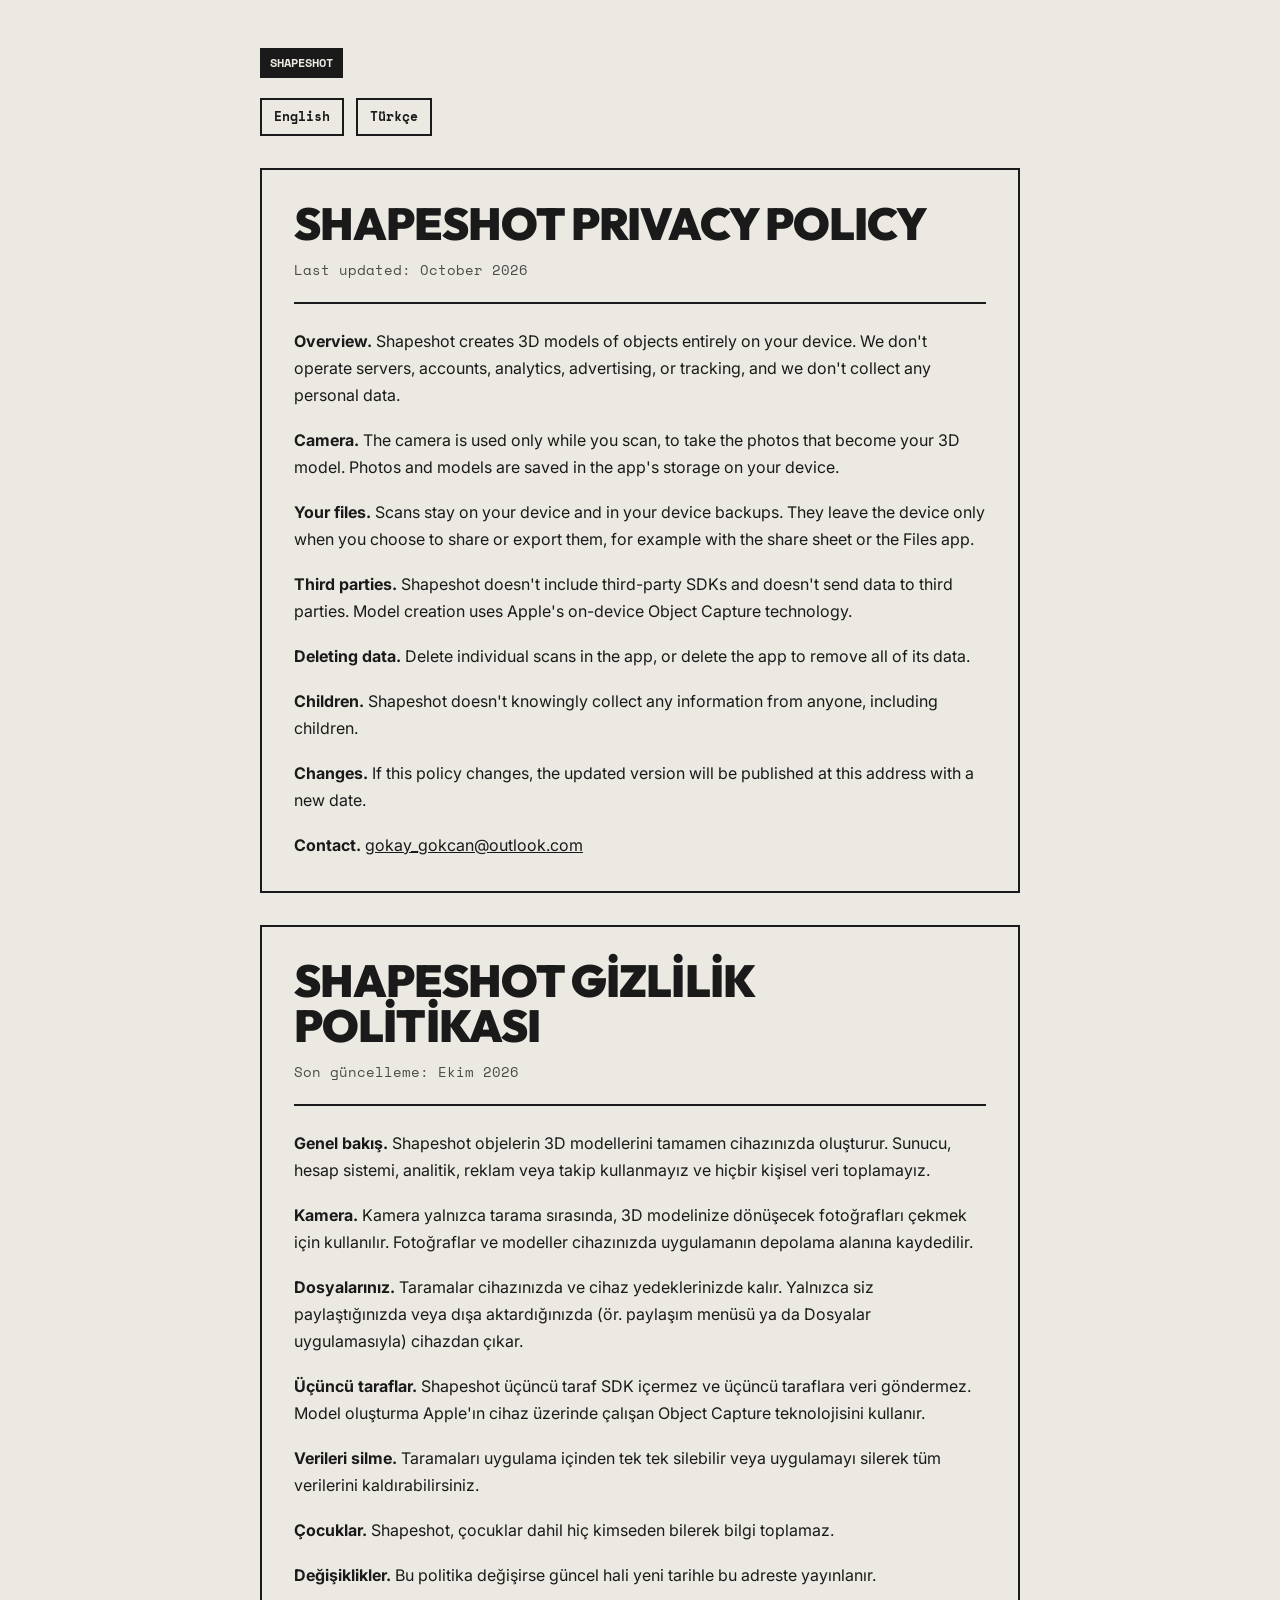
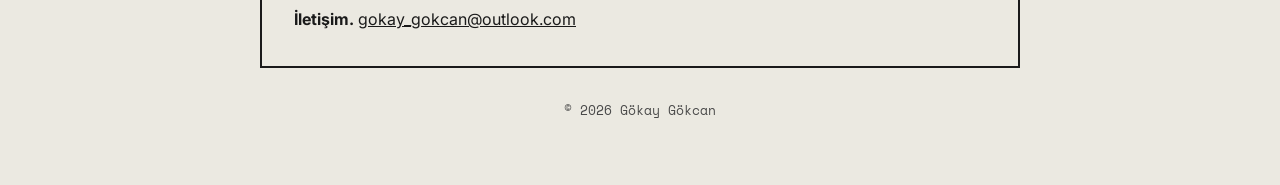
==== shapeshot/privacy/index.html @ 1b65ba94 "Add Shapeshot privacy policy" ====
<!DOCTYPE html>
<html lang="en">

<head>
    <meta charset="UTF-8">
    <meta name="viewport" content="width=device-width, initial-scale=1.0">
    <title>Shapeshot Privacy Policy</title>
    <meta name="description" content="Privacy policy for the Shapeshot app. Shapeshot creates 3D models entirely on your device and does not collect any personal data.">
    <meta name="robots" content="noindex, follow">
    <link rel="canonical" href="https://gokaygokcan.com/shapeshot/privacy/">
    <meta name="theme-color" content="#ebe9e1">
    <link rel="icon" href="/assets/favicon.svg" type="image/svg+xml">
    <link rel="icon" href="/assets/favicon-32.png" sizes="32x32" type="image/png">
    <link rel="preconnect" href="https://fonts.googleapis.com">
    <link rel="preconnect" href="https://fonts.gstatic.com" crossorigin>
    <link href="https://fonts.googleapis.com/css2?family=Inter:wght@400;700&family=Space+Mono:wght@400;700&family=Outfit:wght@900&display=swap" rel="stylesheet">
    <style>
        :root {
            --bg: #ebe9e1;
            --ink: #1a1a1a;
            --muted: #4a4a4a;
            --accent: #00b85c;
        }

        * {
            margin: 0;
            padding: 0;
            box-sizing: border-box;
        }

        html {
            background: var(--bg);
        }

        body {
            font-family: 'Inter', system-ui, sans-serif;
            color: var(--ink);
            background: var(--bg);
            line-height: 1.7;
            padding: 48px 16px 64px;
        }

        main {
            max-width: 760px;
            margin: 0 auto;
        }

        .tag {
            display: inline-block;
            background: var(--ink);
            color: var(--bg);
            font-family: 'Space Mono', monospace;
            font-size: 0.75rem;
            font-weight: 700;
            padding: 5px 10px;
            text-transform: uppercase;
            margin-bottom: 1.25rem;
        }

        .lang-switch {
            display: flex;
            gap: 12px;
            margin-bottom: 2rem;
        }

        .lang-switch a {
            font-family: 'Space Mono', monospace;
            font-size: 0.8rem;
            font-weight: 700;
            color: var(--ink);
            text-decoration: none;
            border: 2px solid var(--ink);
            padding: 6px 12px;
        }

        .lang-switch a:hover {
            background: var(--ink);
            color: var(--bg);
        }

        section {
            border: 2px solid var(--ink);
            padding: 32px;
            margin-bottom: 32px;
        }

        h1 {
            font-family: 'Outfit', sans-serif;
            font-weight: 900;
            text-transform: uppercase;
            font-size: clamp(1.8rem, 6vw, 2.8rem);
            line-height: 1;
            letter-spacing: -0.02em;
            margin-bottom: 0.75rem;
        }

        .updated {
            font-family: 'Space Mono', monospace;
            font-size: 0.85rem;
            color: var(--muted);
            padding-bottom: 1.25rem;
            margin-bottom: 1.5rem;
            border-bottom: 2px solid var(--ink);
        }

        p {
            margin-bottom: 1.1rem;
        }

        p:last-child {
            margin-bottom: 0;
        }

        strong {
            font-weight: 700;
        }

        a {
            color: var(--ink);
        }

        a:hover {
            color: var(--accent);
        }

        footer {
            font-family: 'Space Mono', monospace;
            font-size: 0.8rem;
            color: var(--muted);
            text-align: center;
        }

        @media (max-width: 600px) {
            body {
                padding: 32px 12px 48px;
            }

            section {
                padding: 22px 18px;
            }
        }
    </style>
</head>

<body>
    <main>
        <span class="tag">Shapeshot</span>
        <nav class="lang-switch" aria-label="Language">
            <a href="#en">English</a>
            <a href="#tr">Türkçe</a>
        </nav>

        <section id="en" lang="en">
            <h1>Shapeshot Privacy Policy</h1>
            <p class="updated">Last updated: October 2026</p>

            <p><strong>Overview.</strong> Shapeshot creates 3D models of objects entirely on your device. We don't operate servers, accounts, analytics, advertising, or tracking, and we don't collect any personal data.</p>
            <p><strong>Camera.</strong> The camera is used only while you scan, to take the photos that become your 3D model. Photos and models are saved in the app's storage on your device.</p>
            <p><strong>Your files.</strong> Scans stay on your device and in your device backups. They leave the device only when you choose to share or export them, for example with the share sheet or the Files app.</p>
            <p><strong>Third parties.</strong> Shapeshot doesn't include third-party SDKs and doesn't send data to third parties. Model creation uses Apple's on-device Object Capture technology.</p>
            <p><strong>Deleting data.</strong> Delete individual scans in the app, or delete the app to remove all of its data.</p>
            <p><strong>Children.</strong> Shapeshot doesn't knowingly collect any information from anyone, including children.</p>
            <p><strong>Changes.</strong> If this policy changes, the updated version will be published at this address with a new date.</p>
            <p><strong>Contact.</strong> <a href="mailto:gokay_gokcan@outlook.com">gokay_gokcan@outlook.com</a></p>
        </section>

        <section id="tr" lang="tr">
            <h1>Shapeshot Gizlilik Politikası</h1>
            <p class="updated">Son güncelleme: Ekim 2026</p>

            <p><strong>Genel bakış.</strong> Shapeshot objelerin 3D modellerini tamamen cihazınızda oluşturur. Sunucu, hesap sistemi, analitik, reklam veya takip kullanmayız ve hiçbir kişisel veri toplamayız.</p>
            <p><strong>Kamera.</strong> Kamera yalnızca tarama sırasında, 3D modelinize dönüşecek fotoğrafları çekmek için kullanılır. Fotoğraflar ve modeller cihazınızda uygulamanın depolama alanına kaydedilir.</p>
            <p><strong>Dosyalarınız.</strong> Taramalar cihazınızda ve cihaz yedeklerinizde kalır. Yalnızca siz paylaştığınızda veya dışa aktardığınızda (ör. paylaşım menüsü ya da Dosyalar uygulamasıyla) cihazdan çıkar.</p>
            <p><strong>Üçüncü taraflar.</strong> Shapeshot üçüncü taraf SDK içermez ve üçüncü taraflara veri göndermez. Model oluşturma Apple'ın cihaz üzerinde çalışan Object Capture teknolojisini kullanır.</p>
            <p><strong>Verileri silme.</strong> Taramaları uygulama içinden tek tek silebilir veya uygulamayı silerek tüm verilerini kaldırabilirsiniz.</p>
            <p><strong>Çocuklar.</strong> Shapeshot, çocuklar dahil hiç kimseden bilerek bilgi toplamaz.</p>
            <p><strong>Değişiklikler.</strong> Bu politika değişirse güncel hali yeni tarihle bu adreste yayınlanır.</p>
            <p><strong>İletişim.</strong> <a href="mailto:gokay_gokcan@outlook.com">gokay_gokcan@outlook.com</a></p>
        </section>

        <footer>&copy; 2026 Gökay Gökcan</footer>
    </main>
</body>

</html>
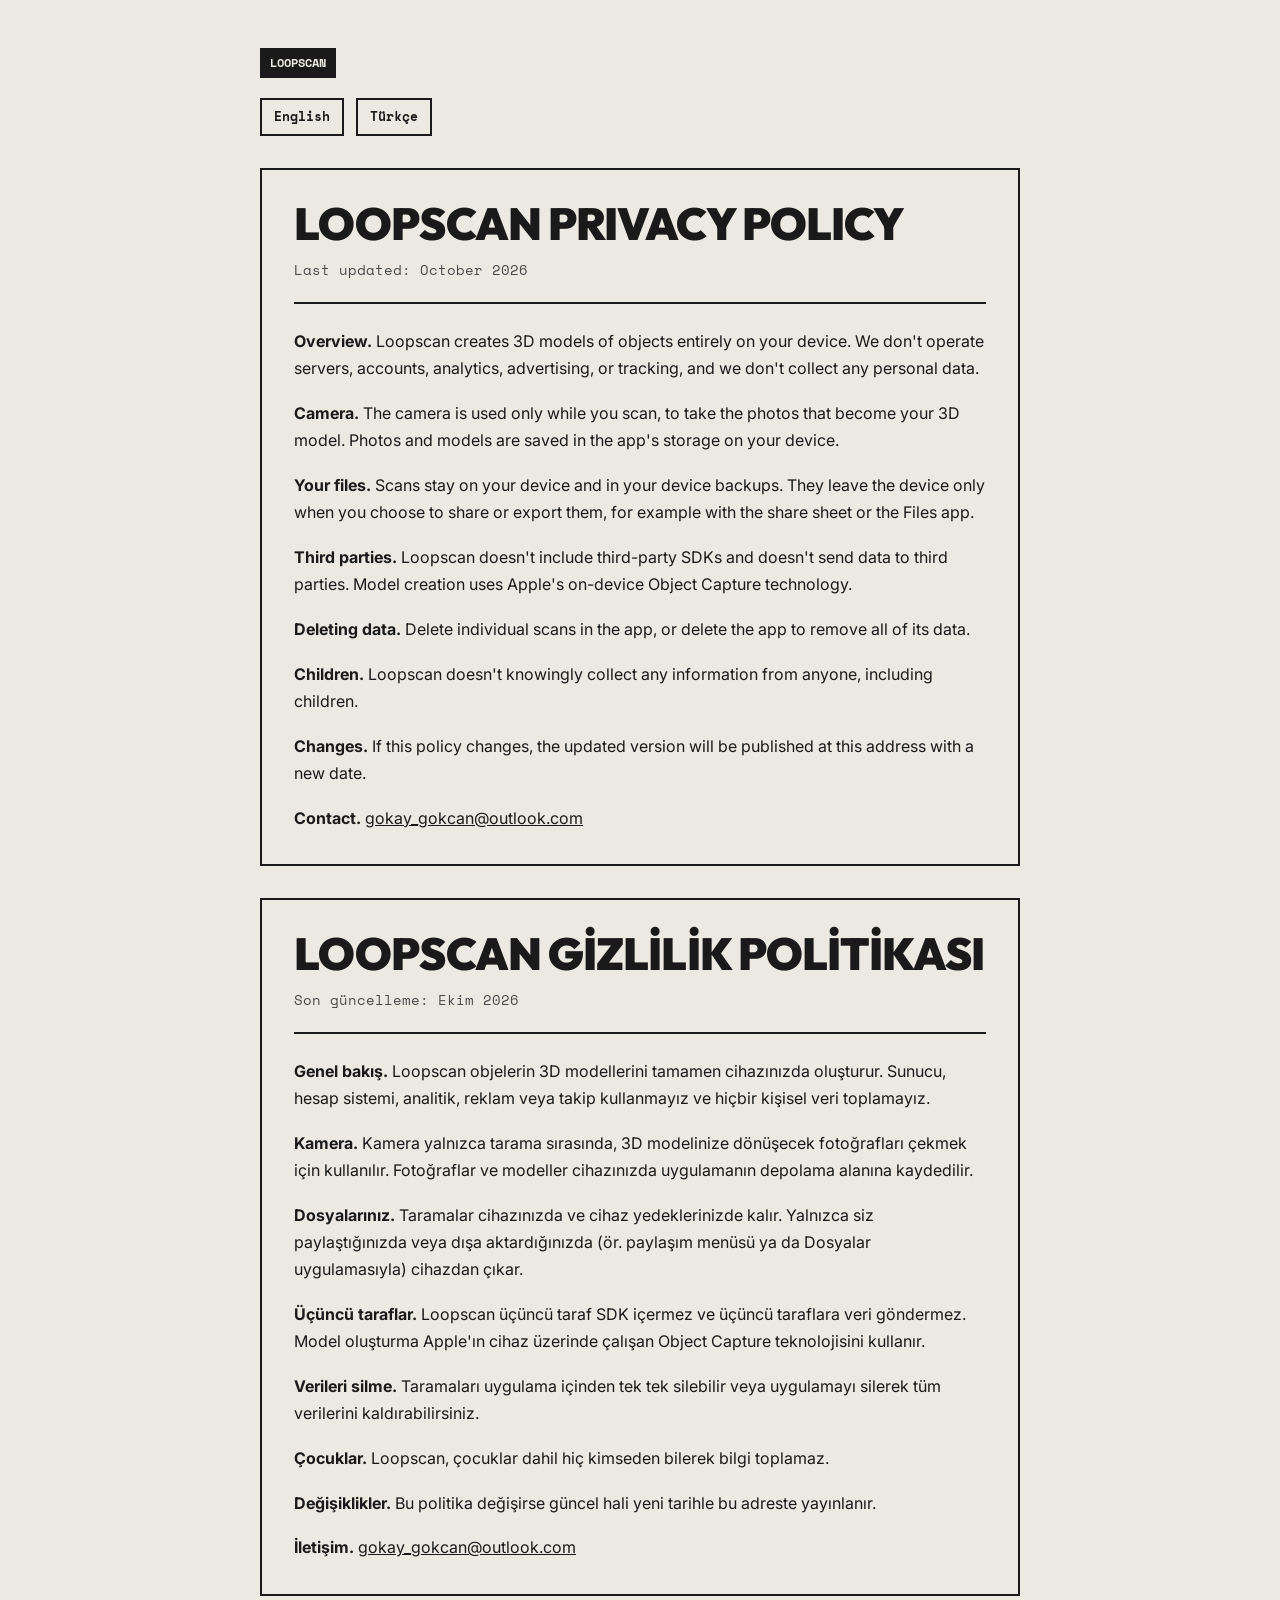
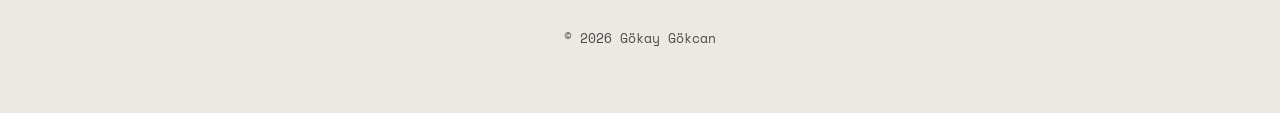
==== commit a8fc25c2: "Rename Shapeshot to Loopscan privacy policy" ====
--- a/shapeshot/privacy/index.html
+++ b/shapeshot/privacy/index.html
@@ -1,185 +1,15 @@
 <!DOCTYPE html>
 <html lang="en">
-
 <head>
     <meta charset="UTF-8">
     <meta name="viewport" content="width=device-width, initial-scale=1.0">
-    <title>Shapeshot Privacy Policy</title>
-    <meta name="description" content="Privacy policy for the Shapeshot app. Shapeshot creates 3D models entirely on your device and does not collect any personal data.">
-    <meta name="robots" content="noindex, follow">
-    <link rel="canonical" href="https://gokaygokcan.com/shapeshot/privacy/">
-    <meta name="theme-color" content="#ebe9e1">
-    <link rel="icon" href="/assets/favicon.svg" type="image/svg+xml">
-    <link rel="icon" href="/assets/favicon-32.png" sizes="32x32" type="image/png">
-    <link rel="preconnect" href="https://fonts.googleapis.com">
-    <link rel="preconnect" href="https://fonts.gstatic.com" crossorigin>
-    <link href="https://fonts.googleapis.com/css2?family=Inter:wght@400;700&family=Space+Mono:wght@400;700&family=Outfit:wght@900&display=swap" rel="stylesheet">
-    <style>
-        :root {
-            --bg: #ebe9e1;
-            --ink: #1a1a1a;
-            --muted: #4a4a4a;
-            --accent: #00b85c;
-        }
-
-        * {
-            margin: 0;
-            padding: 0;
-            box-sizing: border-box;
-        }
-
-        html {
-            background: var(--bg);
-        }
-
-        body {
-            font-family: 'Inter', system-ui, sans-serif;
-            color: var(--ink);
-            background: var(--bg);
-            line-height: 1.7;
-            padding: 48px 16px 64px;
-        }
-
-        main {
-            max-width: 760px;
-            margin: 0 auto;
-        }
-
-        .tag {
-            display: inline-block;
-            background: var(--ink);
-            color: var(--bg);
-            font-family: 'Space Mono', monospace;
-            font-size: 0.75rem;
-            font-weight: 700;
-            padding: 5px 10px;
-            text-transform: uppercase;
-            margin-bottom: 1.25rem;
-        }
-
-        .lang-switch {
-            display: flex;
-            gap: 12px;
-            margin-bottom: 2rem;
-        }
-
-        .lang-switch a {
-            font-family: 'Space Mono', monospace;
-            font-size: 0.8rem;
-            font-weight: 700;
-            color: var(--ink);
-            text-decoration: none;
-            border: 2px solid var(--ink);
-            padding: 6px 12px;
-        }
-
-        .lang-switch a:hover {
-            background: var(--ink);
-            color: var(--bg);
-        }
-
-        section {
-            border: 2px solid var(--ink);
-            padding: 32px;
-            margin-bottom: 32px;
-        }
-
-        h1 {
-            font-family: 'Outfit', sans-serif;
-            font-weight: 900;
-            text-transform: uppercase;
-            font-size: clamp(1.8rem, 6vw, 2.8rem);
-            line-height: 1;
-            letter-spacing: -0.02em;
-            margin-bottom: 0.75rem;
-        }
-
-        .updated {
-            font-family: 'Space Mono', monospace;
-            font-size: 0.85rem;
-            color: var(--muted);
-            padding-bottom: 1.25rem;
-            margin-bottom: 1.5rem;
-            border-bottom: 2px solid var(--ink);
-        }
-
-        p {
-            margin-bottom: 1.1rem;
-        }
-
-        p:last-child {
-            margin-bottom: 0;
-        }
-
-        strong {
-            font-weight: 700;
-        }
-
-        a {
-            color: var(--ink);
-        }
-
-        a:hover {
-            color: var(--accent);
-        }
-
-        footer {
-            font-family: 'Space Mono', monospace;
-            font-size: 0.8rem;
-            color: var(--muted);
-            text-align: center;
-        }
-
-        @media (max-width: 600px) {
-            body {
-                padding: 32px 12px 48px;
-            }
-
-            section {
-                padding: 22px 18px;
-            }
-        }
-    </style>
+    <title>Moved — Loopscan Privacy Policy</title>
+    <meta name="robots" content="noindex">
+    <link rel="canonical" href="https://gokaygokcan.com/loopscan/privacy/">
+    <meta http-equiv="refresh" content="0; url=/loopscan/privacy/">
+    <script>location.replace('/loopscan/privacy/' + location.hash);</script>
 </head>
-
-<body>
-    <main>
-        <span class="tag">Shapeshot</span>
-        <nav class="lang-switch" aria-label="Language">
-            <a href="#en">English</a>
-            <a href="#tr">Türkçe</a>
-        </nav>
-
-        <section id="en" lang="en">
-            <h1>Shapeshot Privacy Policy</h1>
-            <p class="updated">Last updated: October 2026</p>
-
-            <p><strong>Overview.</strong> Shapeshot creates 3D models of objects entirely on your device. We don't operate servers, accounts, analytics, advertising, or tracking, and we don't collect any personal data.</p>
-            <p><strong>Camera.</strong> The camera is used only while you scan, to take the photos that become your 3D model. Photos and models are saved in the app's storage on your device.</p>
-            <p><strong>Your files.</strong> Scans stay on your device and in your device backups. They leave the device only when you choose to share or export them, for example with the share sheet or the Files app.</p>
-            <p><strong>Third parties.</strong> Shapeshot doesn't include third-party SDKs and doesn't send data to third parties. Model creation uses Apple's on-device Object Capture technology.</p>
-            <p><strong>Deleting data.</strong> Delete individual scans in the app, or delete the app to remove all of its data.</p>
-            <p><strong>Children.</strong> Shapeshot doesn't knowingly collect any information from anyone, including children.</p>
-            <p><strong>Changes.</strong> If this policy changes, the updated version will be published at this address with a new date.</p>
-            <p><strong>Contact.</strong> <a href="mailto:gokay_gokcan@outlook.com">gokay_gokcan@outlook.com</a></p>
-        </section>
-
-        <section id="tr" lang="tr">
-            <h1>Shapeshot Gizlilik Politikası</h1>
-            <p class="updated">Son güncelleme: Ekim 2026</p>
-
-            <p><strong>Genel bakış.</strong> Shapeshot objelerin 3D modellerini tamamen cihazınızda oluşturur. Sunucu, hesap sistemi, analitik, reklam veya takip kullanmayız ve hiçbir kişisel veri toplamayız.</p>
-            <p><strong>Kamera.</strong> Kamera yalnızca tarama sırasında, 3D modelinize dönüşecek fotoğrafları çekmek için kullanılır. Fotoğraflar ve modeller cihazınızda uygulamanın depolama alanına kaydedilir.</p>
-            <p><strong>Dosyalarınız.</strong> Taramalar cihazınızda ve cihaz yedeklerinizde kalır. Yalnızca siz paylaştığınızda veya dışa aktardığınızda (ör. paylaşım menüsü ya da Dosyalar uygulamasıyla) cihazdan çıkar.</p>
-            <p><strong>Üçüncü taraflar.</strong> Shapeshot üçüncü taraf SDK içermez ve üçüncü taraflara veri göndermez. Model oluşturma Apple'ın cihaz üzerinde çalışan Object Capture teknolojisini kullanır.</p>
-            <p><strong>Verileri silme.</strong> Taramaları uygulama içinden tek tek silebilir veya uygulamayı silerek tüm verilerini kaldırabilirsiniz.</p>
-            <p><strong>Çocuklar.</strong> Shapeshot, çocuklar dahil hiç kimseden bilerek bilgi toplamaz.</p>
-            <p><strong>Değişiklikler.</strong> Bu politika değişirse güncel hali yeni tarihle bu adreste yayınlanır.</p>
-            <p><strong>İletişim.</strong> <a href="mailto:gokay_gokcan@outlook.com">gokay_gokcan@outlook.com</a></p>
-        </section>
-
-        <footer>&copy; 2026 Gökay Gökcan</footer>
-    </main>
+<body style="font-family:system-ui,sans-serif;background:#ebe9e1;color:#1a1a1a;padding:32px">
+    <p>Shapeshot is now Loopscan. The privacy policy has moved to <a href="/loopscan/privacy/">gokaygokcan.com/loopscan/privacy/</a>.</p>
 </body>
-
 </html>
